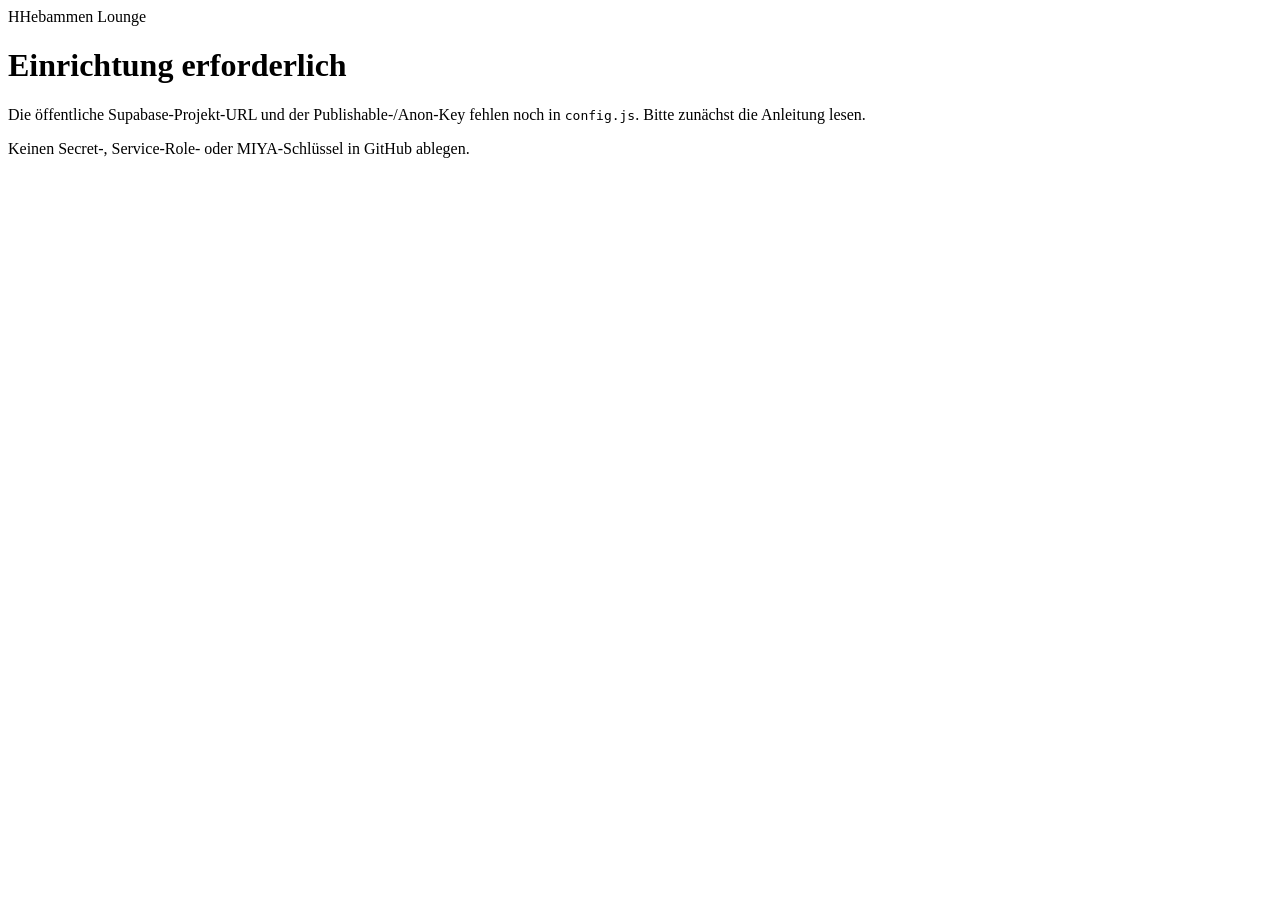
==== index.html @ 71ca6e4b "Add Hebammen Lounge: index.html" ====
<!doctype html>
<html lang="de"><head>
<meta charset="utf-8"><meta name="viewport" content="width=device-width,initial-scale=1">
<meta name="color-scheme" content="light"><meta name="theme-color" content="#C5CEBF">
<meta http-equiv="Content-Security-Policy" content="default-src 'none'; script-src 'self'; style-src 'self'; connect-src 'self' https://*.supabase.co; img-src 'self' data:; font-src 'self'; base-uri 'none'; object-src 'none'; form-action 'self'; upgrade-insecure-requests">
<meta name="referrer" content="no-referrer"><meta name="robots" content="noindex,nofollow">
<title>Hebammen Lounge – Buchung für Kolleginnen</title>
<link rel="stylesheet" href="./styles.css"><script defer src="./config.js"></script><script defer src="./app.js"></script>
</head><body data-mode="colleague"><div id="app" aria-live="polite"><div class="loading">Hebammen Lounge wird geladen …</div></div></body></html>
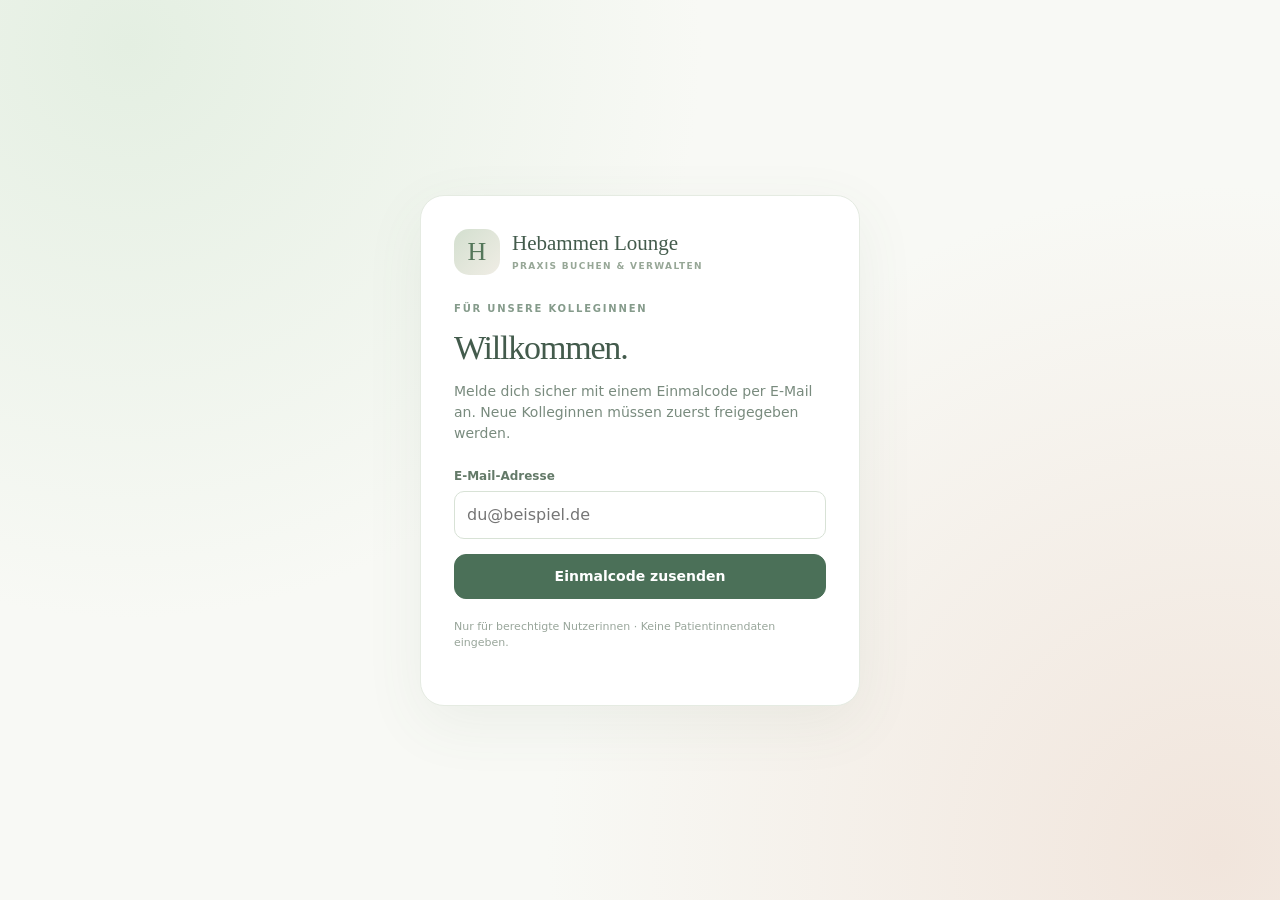
==== commit a43be420: "Refresh frontend assets after Supabase setup" ====
--- a/index.html
+++ b/index.html
@@ -5,5 +5,5 @@
 <meta http-equiv="Content-Security-Policy" content="default-src 'none'; script-src 'self'; style-src 'self'; connect-src 'self' https://*.supabase.co; img-src 'self' data:; font-src 'self'; base-uri 'none'; object-src 'none'; form-action 'self'; upgrade-insecure-requests">
 <meta name="referrer" content="no-referrer"><meta name="robots" content="noindex,nofollow">
 <title>Hebammen Lounge – Buchung für Kolleginnen</title>
-<link rel="stylesheet" href="./styles.css"><script defer src="./config.js"></script><script defer src="./app.js"></script>
+<link rel="stylesheet" href="./styles.css"><script defer src="./config.js?v=20261028-1822"></script><script defer src="./app.js?v=20261028-1822"></script>
 </head><body data-mode="colleague"><div id="app" aria-live="polite"><div class="loading">Hebammen Lounge wird geladen …</div></div></body></html>
--- a/styles.css
+++ b/styles.css
@@ -0,0 +1,7 @@
+:root{--sage:#C5CEBF;--cream:#F5F5EF;--ink:#435b4c;--muted:#798b7e;--line:#e5ebe2;--deep:#4b7058;--rose:#BFAF9F;--bg:#f8f9f5;--white:#fff;--warning:#a15a4a;--shadow:0 10px 35px rgba(55,85,60,.04)}
+*{box-sizing:border-box}html{font-family:system-ui,-apple-system,BlinkMacSystemFont,"Segoe UI",sans-serif;scroll-behavior:smooth}body{margin:0;background:var(--bg);color:var(--ink);font-size:14px;line-height:1.5}h1,h2,h3{font-family:Georgia,serif;font-weight:400;letter-spacing:-.035em;margin:0}h1{font-size:clamp(30px,3.5vw,44px)}h2{font-size:24px}h3{font-size:19px}p{margin:0}button,input,select{font:inherit}button{cursor:pointer}button:disabled{opacity:.5;cursor:not-allowed}a{color:inherit}button:focus-visible,a:focus-visible,input:focus-visible,select:focus-visible{outline:3px solid #93b498;outline-offset:2px}.btn{border:1px solid var(--deep);border-radius:12px;background:var(--deep);color:white;padding:11px 16px;font-weight:700;min-height:43px}.btn:hover:not(:disabled){filter:brightness(.96)}.btn.outline{background:#fff;border-color:#d7e1d5;color:var(--deep)}.btn.pale{background:#eaf1e8;border-color:#eaf1e8;color:var(--deep)}.btn.danger{background:#fff5f1;border-color:#f2e1db;color:var(--warning)}.btn.tiny{padding:6px 11px;min-height:32px;font-size:12px}.btn.wide{width:100%}.muted{color:var(--muted)}.small{font-size:12px}.eyebrow{color:#859b8b;text-transform:uppercase;letter-spacing:.18em;font-size:10px;font-weight:800;margin-bottom:6px}.brand{display:flex;align-items:center;gap:12px;text-decoration:none}.brand-icon{background:linear-gradient(135deg,#d3dfcf,#f0ede5);width:46px;height:46px;border-radius:15px;display:grid;place-items:center;font:26px Georgia;color:#54775a}.brand-text{font:21px Georgia;line-height:1.1}.brand-text small{display:block;font:700 9px system-ui;color:#97a797;letter-spacing:.15em;text-transform:uppercase;margin-top:5px}.shell{min-height:100vh;display:flex}.sidebar{background:#fff;border-right:1px solid var(--line);width:245px;flex:0 0 245px;padding:27px 16px;position:sticky;top:0;height:100vh;display:flex;flex-direction:column;gap:29px}.menu{display:grid;gap:5px}.menu button{border:0;background:none;color:#7d9081;text-align:left;padding:12px 14px;border-radius:12px;font-weight:700}.menu button:hover,.menu button[aria-current="page"]{background:#eaf1e8;color:var(--deep)}.side-foot{margin-top:auto;background:var(--cream);border:1px solid var(--line);border-radius:17px;padding:16px;font-size:12px;color:var(--muted)}.side-foot strong{color:var(--deep)}.side-foot p{margin:8px 0}.content{flex:1;min-width:0}.top{background:rgba(255,255,255,.8);border-bottom:1px solid var(--line);padding:17px 34px;display:flex;justify-content:space-between;align-items:center;gap:15px;min-height:80px}.top .who{display:flex;gap:11px;align-items:center}.avatar{height:38px;width:38px;border-radius:50%;background:#e7ebe2;display:grid;place-items:center;font-weight:800;color:#657e67}.page{max-width:1330px;margin:auto;padding:30px 34px 64px}.page-head{display:flex;align-items:end;justify-content:space-between;gap:18px;flex-wrap:wrap;margin-bottom:22px}.page-head .muted{margin-top:6px}.hero{background:linear-gradient(110deg,#e6efe4,#f0f3e9 65%,#f5ece8);border:1px solid #dde7da;border-radius:24px;min-height:170px;padding:30px 35px;margin-bottom:20px;display:flex;align-items:center;justify-content:space-between;gap:20px}.hero h1{margin-bottom:8px}.hero .muted{max-width:570px}.stats{display:grid;grid-template-columns:repeat(4,minmax(0,1fr));gap:14px;margin-bottom:20px}.stat,.panel{border:1px solid var(--line);background:#fff;border-radius:19px;box-shadow:var(--shadow)}.stat{padding:20px}.stat label{font-size:12px;color:var(--muted);display:block}.stat b{display:block;font:32px Georgia;color:var(--deep);margin:10px 0 3px;white-space:nowrap}.stat span{font-size:11px;color:#94a296}.panel{padding:23px;margin-bottom:18px}.panel h2{margin-bottom:8px}.panel-title{display:flex;align-items:start;justify-content:space-between;gap:10px;margin-bottom:15px;flex-wrap:wrap}.split{display:grid;grid-template-columns:minmax(0,1.65fr) minmax(250px,.7fr);gap:17px}.cols{display:grid;grid-template-columns:repeat(2,minmax(0,1fr));gap:18px}.prices{display:grid;grid-template-columns:repeat(3,minmax(0,1fr));gap:12px}.price{padding:17px;border-radius:16px;background:#eff5ed}.price:nth-child(2){background:#f6f3e9}.price:nth-child(3){background:#f8efea}.price small{display:block;color:#7c917e}.price b{font:28px Georgia;color:var(--deep);display:block;margin:7px 0}.toolbar{display:flex;gap:10px;align-items:center;flex-wrap:wrap}.toolbar strong{min-width:136px;text-align:center;text-transform:capitalize}.calendar{display:grid;grid-template-columns:repeat(7,minmax(0,1fr));gap:6px}.weekday{text-align:center;color:#92a193;font-weight:750;font-size:11px;padding:5px 0}.calday{min-height:83px;border:1px solid #e6ebe4;border-radius:11px;background:#fff;text-align:left;padding:9px;display:flex;flex-direction:column;gap:6px;color:var(--ink);overflow:hidden}.calday:hover{border-color:#94af98}.calday.selected{background:#eef4eb;border:2px solid #88aa8e;padding:8px}.calday.out{opacity:.3}.calday .date-number{font-weight:800}.calday .flag{font-size:10px;border-radius:6px;padding:3px 4px;background:#e9efe7;color:#708b74}.calday .flag.busy{background:#f6ede9;color:#a47b71}.calday .flag.mine{background:#dcebdd;color:#4e805f}.agenda-row{padding:12px 0;border-bottom:1px solid var(--line);display:flex;justify-content:space-between;align-items:center;gap:14px}.agenda-row:last-child{border-bottom:0}.agenda-row strong{display:block}.agenda-row small{color:var(--muted)}.pill{display:inline-block;border-radius:99px;padding:5px 10px;background:#e9f1e6;color:#527257;font-weight:750;font-size:11px}.pill.wait{background:#f8ece7;color:#a77665}.pill.block{background:#f3e8e5;color:#a16f64}.table-wrap{overflow-x:auto}table{border-collapse:collapse;width:100%;min-width:600px;text-align:left}td,th{border-bottom:1px solid #edf0ea;padding:13px 10px;font-size:12px}th{font-size:10px;text-transform:uppercase;letter-spacing:.1em;color:#95a497}td{color:#687d6c}td strong{color:var(--deep)}tbody tr:last-child td{border:0}.empty{padding:18px 10px;text-align:center;color:#94a194}.field{display:grid;gap:6px;margin-bottom:15px}.field label{font-weight:700;color:#647a69;font-size:12px}.field input,.field select{width:100%;background:white;color:var(--ink);border:1px solid #d8e2d6;border-radius:10px;padding:11px 12px;min-height:43px}.field small{color:var(--muted)}.fieldgrid{display:grid;grid-template-columns:repeat(2,minmax(0,1fr));gap:14px}.notice{background:#f1f5ed;border:1px solid #e0e8da;padding:14px;border-radius:13px;color:#617764;margin:14px 0}.notice.warn{background:#fff5ed;border-color:#f0e0d0;color:#946c51}.notice.error{background:#fff0ec;border-color:#eecfcb;color:#994f45}.notice.ok{background:#eaf4e8;border-color:#d7e8d2;color:#527554}.auth-wrap{min-height:100vh;display:grid;place-items:center;padding:22px;background:radial-gradient(circle at 10% 5%,#e4efe2,transparent 40%),radial-gradient(circle at 95% 95%,#f1e5dc,transparent 45%),var(--bg)}.auth-card{background:white;border:1px solid var(--line);border-radius:24px;box-shadow:0 18px 60px #52695413;width:100%;max-width:440px;padding:33px}.auth-card .brand{margin-bottom:26px}.auth-card h1{font-size:34px;margin-bottom:8px}.auth-card p{color:var(--muted);margin-bottom:23px}.auth-card .field input{font-size:16px}.auth-card .back{margin-top:12px}.overlay{position:fixed;inset:0;background:#26362b87;display:flex;align-items:center;justify-content:center;padding:15px;z-index:9}.modal{width:100%;max-width:520px;max-height:94vh;overflow:auto;background:#fff;border-radius:23px;padding:26px;box-shadow:0 25px 80px #101e1233}.modalheader{display:flex;align-items:start;justify-content:space-between;margin-bottom:20px;gap:15px}.modalheader p{color:var(--muted);margin-top:6px}.quote{background:#edf4e9;border:1px solid #deead9;border-radius:14px;padding:16px;display:flex;justify-content:space-between;align-items:center;margin:14px 0}.quote strong{font:27px Georgia;color:var(--deep)}.modal-actions{display:flex;gap:10px;justify-content:flex-end;flex-wrap:wrap;margin-top:18px}.loading{padding:30vh 10vw;text-align:center;color:var(--deep);font:24px Georgia,serif}.toast{position:fixed;bottom:23px;right:20px;background:#375e45;color:white;padding:15px 18px;border-radius:12px;box-shadow:0 12px 40px #1e44243b;z-index:12;max-width:360px}.footer{font-size:11px;color:#99a69b;padding:20px 0}.link{border:0;background:none;color:var(--deep);text-decoration:underline;padding:0;cursor:pointer}.stack{display:grid;gap:10px}.booking-slot{padding:11px;border-radius:10px;background:#f7f9f5;border:1px solid #ebeee8}.booking-slot strong{display:block}.booking-slot small{color:#849684}.callout-icon{font:46px Georgia;color:#9eb7a3}.sr-only{position:absolute;width:1px;height:1px;padding:0;margin:-1px;overflow:hidden;clip:rect(0,0,0,0);white-space:nowrap;border:0}
+@media(max-width:1000px){.stats{grid-template-columns:repeat(2,minmax(0,1fr))}.split{grid-template-columns:1fr}.cols{grid-template-columns:1fr}.sidebar{width:205px;flex-basis:205px}.page{padding:25px 20px}.top{padding:14px 20px}}
+@media(max-width:700px){.shell{display:block}.sidebar{position:static;width:100%;height:auto;padding:14px 16px;gap:13px}.sidebar .brand{display:none}.side-foot{display:none}.menu{display:flex;overflow:auto}.menu button{white-space:nowrap;padding:9px 11px;font-size:12px}.top{min-height:64px}.page{padding:20px 13px 45px}.hero{padding:23px;min-height:0}.hero h1{font-size:32px}.hero .callout-icon{display:none}.stats{gap:9px}.stat{padding:15px}.stat b{font-size:25px}.panel{padding:17px}.calendar{gap:3px}.calday{min-height:67px;padding:5px;border-radius:8px}.calday.selected{padding:4px}.calday .flag{font-size:8px;word-break:break-word}.weekday{font-size:9px}.prices{grid-template-columns:1fr}.fieldgrid{grid-template-columns:1fr}.auth-card{padding:23px}.top .who small{display:none}}
+
+/* No inline styles: compatible with strict GitHub Pages meta CSP. */
+[hidden]{display:none!important}.margin-top-13{margin-top:13px}.margin-top-16{margin-top:16px}
